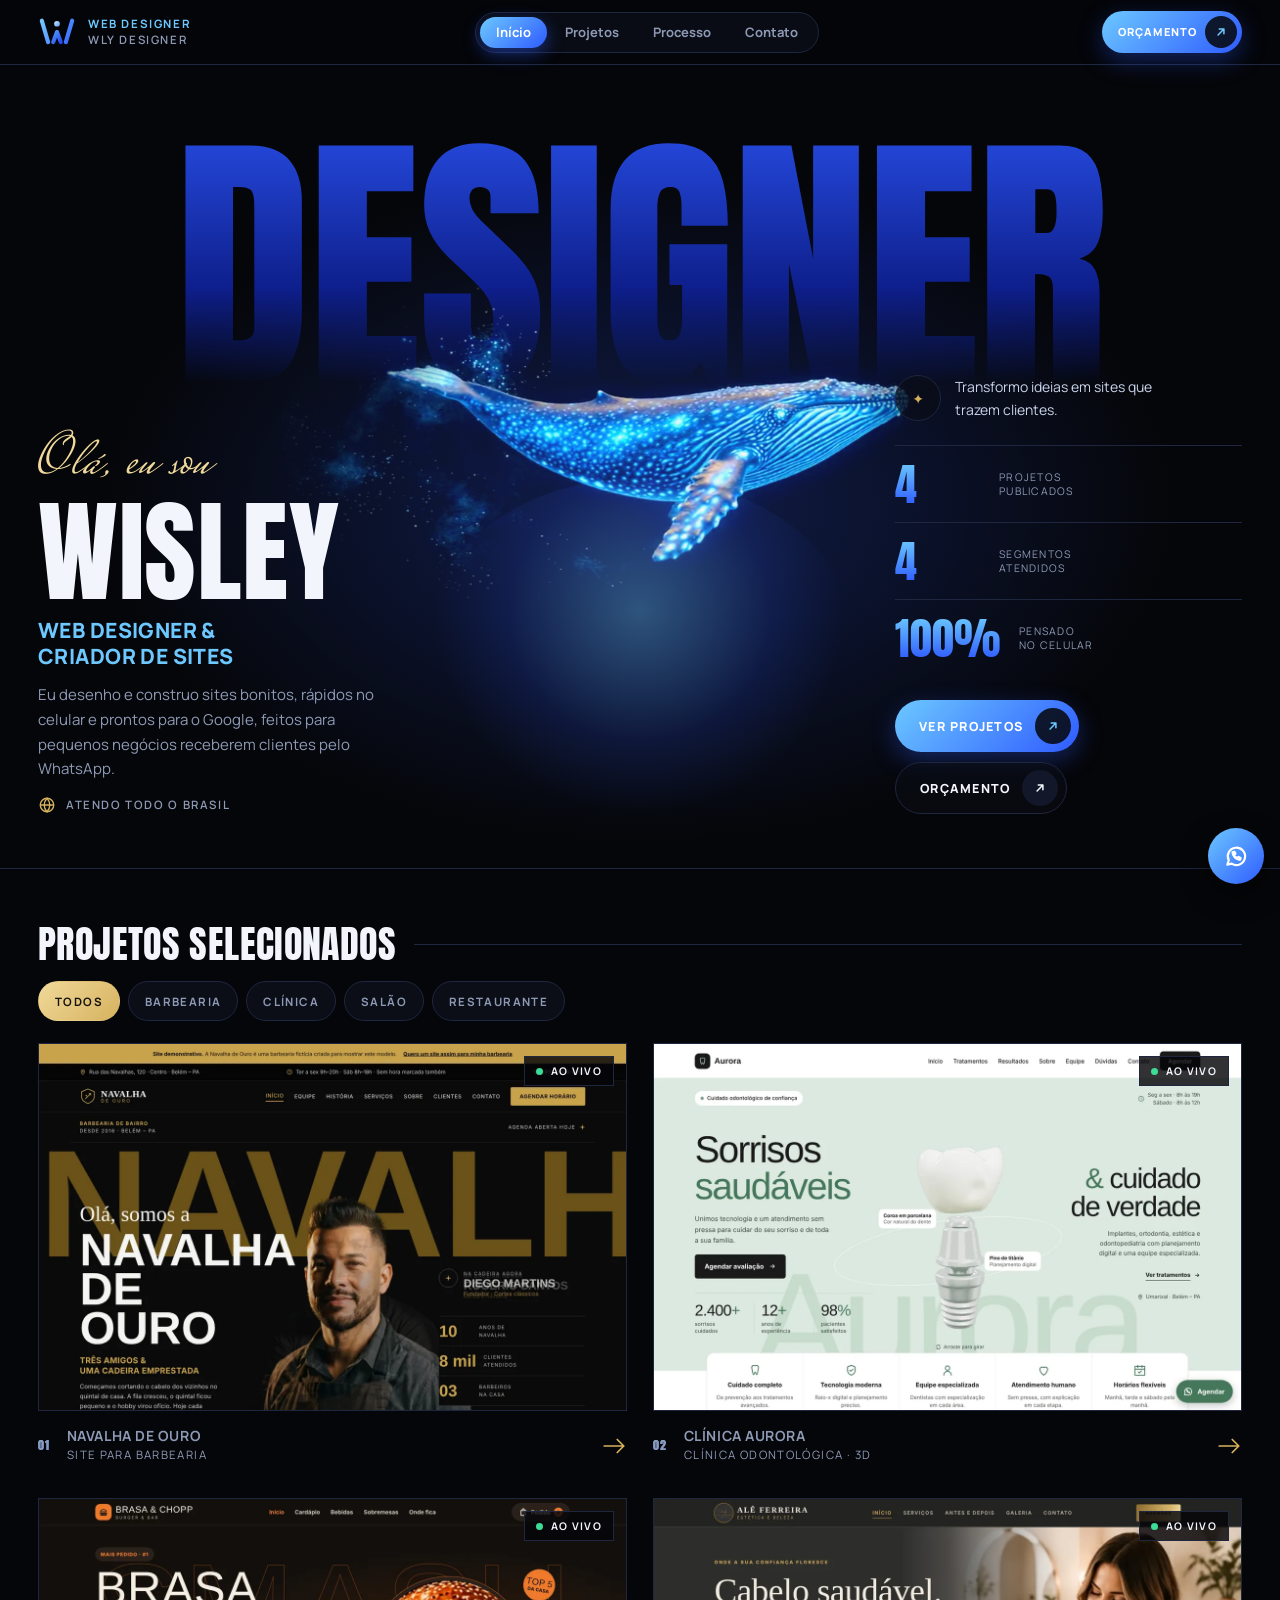
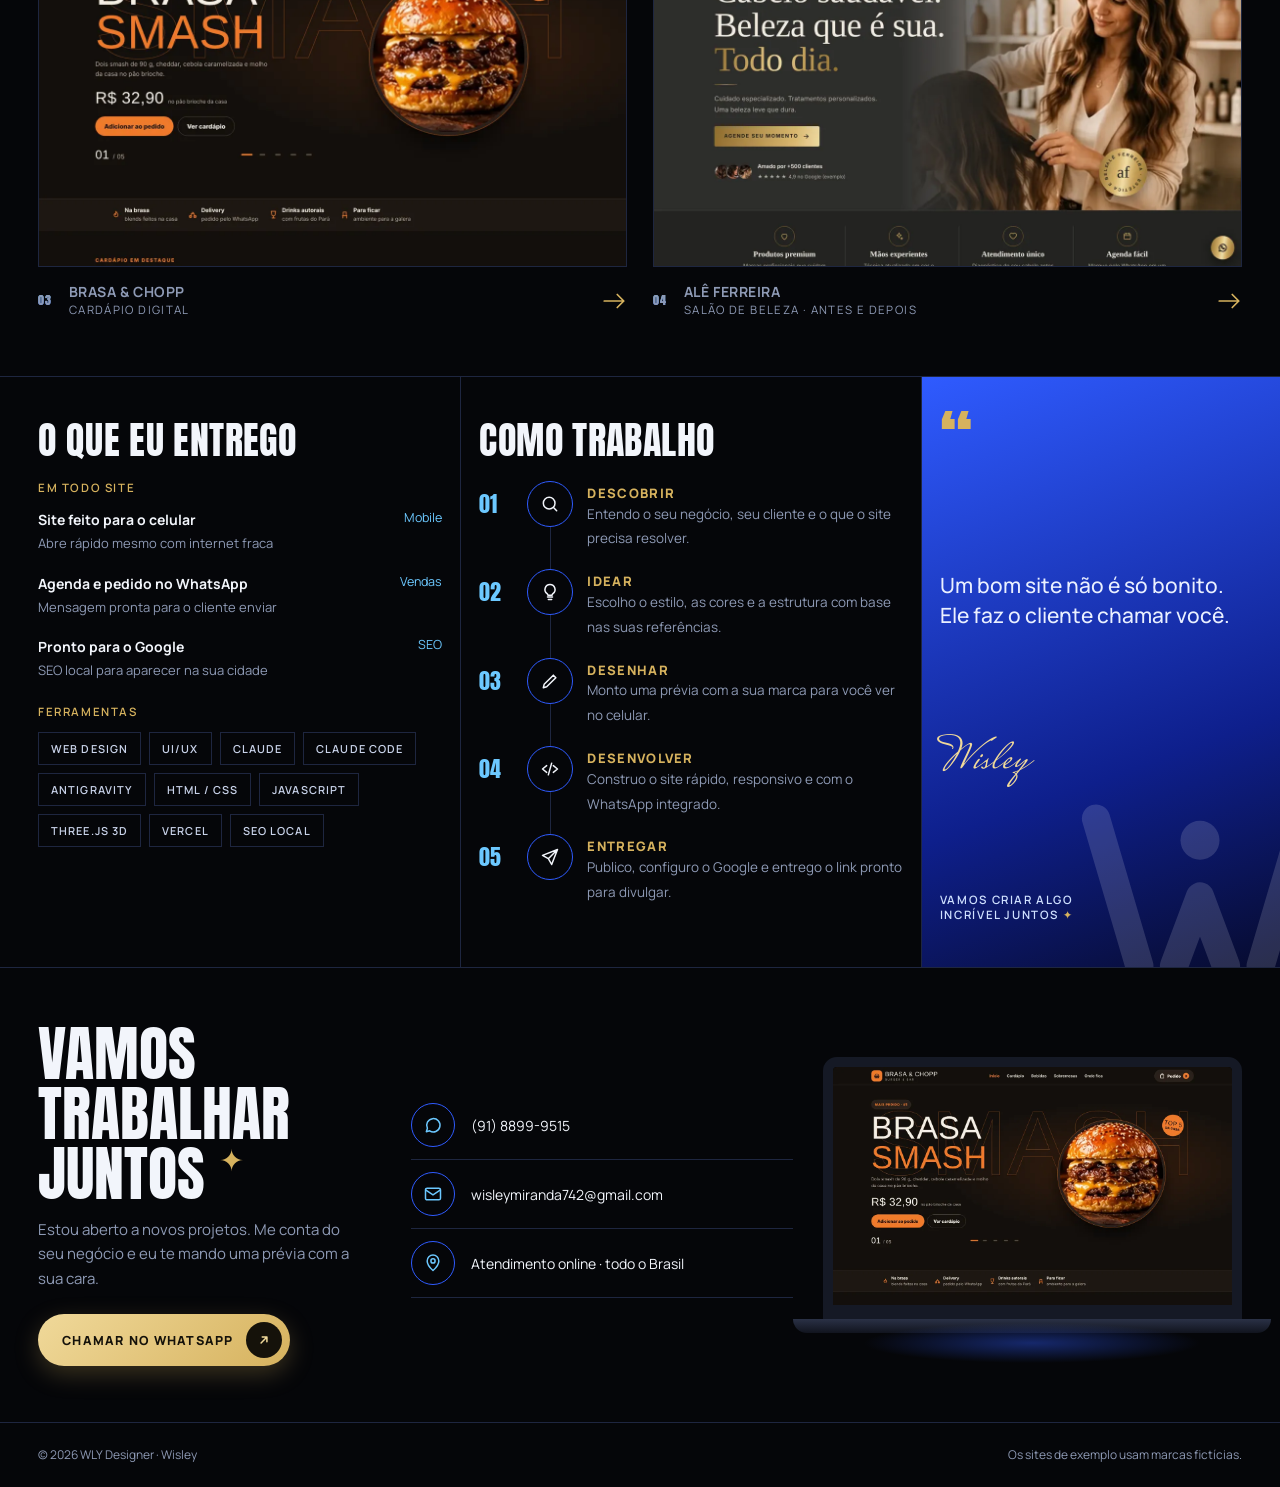
==== index.html @ 8c98e5e4 "Site WLY Designer com 4 projetos Portfólio com baleia animada, menu em pílula, botões animados e os " ====
<!doctype html>
<html lang="pt-BR">
<head>
<meta charset="utf-8">
<meta name="viewport" content="width=device-width, initial-scale=1, viewport-fit=cover">
<title>WLY Designer | Portfólio de Wisley</title>
<meta name="description" content="Portfólio de Wisley, web designer da WLY Designer. Sites rápidos e bonitos para barbearias, clínicas, salões e restaurantes, com agendamento e pedido pelo WhatsApp.">
<meta name="theme-color" content="#050609">
<meta property="og:type" content="website">
<meta property="og:locale" content="pt_BR">
<meta property="og:title" content="WLY Designer | Portfólio de Wisley">
<meta property="og:description" content="Sites que transformam visitas em clientes no WhatsApp. Veja os projetos ao vivo.">
<meta property="og:image" content="assets/shots/navalha-de-ouro-d.webp">
<link rel="icon" href="assets/logo/wly-simbolo.svg" type="image/svg+xml">
<link rel="apple-touch-icon" href="assets/logo/wly-icone.png">
<link rel="preconnect" href="https://fonts.googleapis.com">
<link rel="preconnect" href="https://fonts.gstatic.com" crossorigin>
<link href="https://fonts.googleapis.com/css2?family=Anton&family=Mrs+Saint+Delafield&family=Manrope:wght@400;500;600;700;800&display=swap" rel="stylesheet">
<style>
/* Layout: portfólio pessoal no formato da referência. Palavra gigante "PORTFÓLIO" atrás da figura central, nome à esquerda, frase e números à direita; depois projetos, ferramentas + processo + citação, e contato com notebook. Preto, azul claro e escuro da logo WLY e detalhes em dourado. */
:root {
  --bg: #050609;
  --bg-2: #0B0E17;
  --bg-3: #121729;
  --line: #1E2640;
  --fg: #F2F5FB;
  --muted: #8E9AB5;
  --blue: #2F5BFF;     /* azul escuro da logo */
  --blue-d: #0E1F8C;
  --sky: #6CC8FF;      /* azul claro da logo */
  --gold: #D6B25E;
  --gold-l: #F0D99A;
  --display: 'Anton', 'Impact', 'Arial Narrow', sans-serif;
  --body: 'Manrope', system-ui, -apple-system, 'Segoe UI', sans-serif;
  --script: 'Mrs Saint Delafield', 'Brush Script MT', cursive;
  color-scheme: dark;
}
*, *::before, *::after { box-sizing: border-box; }
html { scroll-behavior: smooth; -webkit-text-size-adjust: 100%; }
section[id] { scroll-margin-top: 72px; }
body { margin: 0; background: var(--bg); color: var(--fg); font: 400 15px/1.65 var(--body); }
img { max-width: 100%; display: block; }
a { color: inherit; }
h1, h2, h3 { margin: 0; text-wrap: balance; }
:focus-visible { outline: 2px solid var(--sky); outline-offset: 3px; border-radius: 6px; }
.wrap { max-width: 1240px; margin: 0 auto; padding-left: max(18px, env(safe-area-inset-left, 0px)); padding-right: max(18px, env(safe-area-inset-right, 0px)); }
.cap { font: 600 11.5px/1.3 var(--body); letter-spacing: .14em; text-transform: uppercase; }
.star { color: var(--gold); }
.h2 { font: 400 clamp(28px, 6vw, 38px)/1 var(--display); text-transform: uppercase; letter-spacing: .01em; }

/* topo */
.top { position: sticky; top: 0; z-index: 30; border-bottom: 1px solid var(--line); background: rgba(5,6,9,.78); backdrop-filter: blur(14px); -webkit-backdrop-filter: blur(14px); padding-top: env(safe-area-inset-top, 0px); }
.top .wrap { display: flex; align-items: center; justify-content: space-between; gap: 14px; min-height: 64px; }
.who { display: flex; align-items: center; gap: 12px; text-decoration: none; }
.who img { width: 38px; height: 32px; }
.who .cap { line-height: 1.35; color: var(--muted); }
.who .cap b { display: block; color: var(--sky); font-weight: 700; }
.avail { display: inline-flex; align-items: center; gap: 10px; color: var(--muted); text-decoration: none; }
.avail .dot { width: 8px; height: 8px; border-radius: 50%; background: #3DDC97; box-shadow: 0 0 0 4px rgba(61,220,151,.15); }
.avail span.t { display: none; }
@media (min-width: 640px) { .avail span.t { display: inline; } }

/* herói */
.hero { position: relative; overflow: hidden; border-bottom: 1px solid var(--line); background: radial-gradient(60% 60% at 50% 55%, rgba(47,91,255,.28) 0%, rgba(5,6,9,0) 70%), var(--bg); }
.giant { position: absolute; left: 0; right: 0; top: 0; padding-top: .3em; text-align: center; white-space: nowrap; font: 400 clamp(76px, 21.5vw, 330px)/.86 var(--display); letter-spacing: -.01em; text-transform: uppercase; background: linear-gradient(180deg, var(--blue) 0%, var(--blue-d) 70%, rgba(14,31,140,0) 100%); -webkit-background-clip: text; background-clip: text; color: transparent; pointer-events: none; user-select: none; }
.hero .wrap { position: relative; display: grid; gap: 26px; padding-block: 140px 40px; }
.figure { position: relative; justify-self: center; width: min(86vw, 420px); aspect-ratio: 1/.8; display: grid; place-items: end center; }
.figure .me { width: 100%; height: 100%; object-fit: contain; object-position: bottom; filter: drop-shadow(0 30px 40px rgba(0,0,0,.6)); }
.figure .orb { position: absolute; inset: 8% 4% 4%; border-radius: 50%; background: radial-gradient(circle at 50% 40%, rgba(108,200,255,.35), rgba(47,91,255,.12) 45%, rgba(5,6,9,0) 70%); }
.figure .ring { position: absolute; inset: 10% 8% 8%; border-radius: 50%; border: 1px solid rgba(214,178,94,.45); animation: spin 30s linear infinite; }
.figure .ring::after { content: "✦"; position: absolute; top: -9px; left: 50%; margin-left: -6px; color: var(--gold); font-size: 14px; }
.figure .whale { position: absolute; z-index: 1; left: 50%; top: 50%; width: 175%; max-width: none; aspect-ratio: 16/9; transform: translate(-50%, -50%); object-fit: cover; mix-blend-mode: screen; filter: contrast(1.12) brightness(.96) saturate(1.1); -webkit-mask-image: radial-gradient(ellipse 50% 50% at 50% 50%, #000 62%, transparent 100%); mask-image: radial-gradient(ellipse 50% 50% at 50% 50%, #000 62%, transparent 100%); pointer-events: none; }
.intro, .side { position: relative; z-index: 2; }
.figure .mark { position: relative; width: 74%; align-self: center; filter: drop-shadow(0 24px 50px rgba(47,91,255,.55)); }
@keyframes spin { to { transform: rotate(360deg); } }
.intro { display: flex; flex-direction: column; gap: 14px; min-width: 0; }
.hello { font: 400 clamp(40px, 9vw, 58px)/1 var(--script); color: var(--gold-l); margin-bottom: -6px; }
.name { font: 400 clamp(64px, 17vw, 112px)/.9 var(--display); text-transform: uppercase; letter-spacing: .005em; }
.role { font: 800 clamp(17px, 3.6vw, 21px)/1.25 var(--body); text-transform: uppercase; letter-spacing: .02em; color: var(--sky); }
.intro p { margin: 0; color: var(--muted); max-width: 380px; }
.where { display: inline-flex; align-items: center; gap: 10px; color: var(--muted); }
.where svg { color: var(--gold); }
.side { display: flex; flex-direction: column; gap: 24px; min-width: 0; }
.tagline { display: flex; align-items: center; gap: 14px; color: #C9D3EA; font-size: 14px; max-width: 260px; }
.tagline .c { flex: none; width: 46px; height: 46px; border-radius: 50%; border: 1px solid var(--line); display: grid; place-items: center; color: var(--gold); background: rgba(11,14,23,.7); }
.stats { list-style: none; margin: 0; padding: 0; display: grid; grid-template-columns: repeat(3, minmax(0, 1fr)); }
.stats li { display: flex; flex-direction: column; gap: 6px; padding: 14px 10px 14px 0; border-top: 1px solid var(--line); }
.stats b { font: 400 clamp(34px, 8vw, 44px)/1 var(--display); background: linear-gradient(180deg, var(--sky), var(--blue)); -webkit-background-clip: text; background-clip: text; color: transparent; }
.stats span { font-size: 10.5px; letter-spacing: .12em; text-transform: uppercase; color: var(--muted); line-height: 1.35; }
.hero-cta { display: flex; flex-wrap: wrap; gap: 10px; }
.btn { position: relative; display: inline-flex; align-items: center; justify-content: center; gap: 12px; min-height: 52px; padding: 0 8px 0 24px; border-radius: 999px; font: 800 12.5px/1 var(--body); letter-spacing: .1em; text-transform: uppercase; text-decoration: none; border: 0; cursor: pointer; overflow: hidden; isolation: isolate; transition: transform .45s cubic-bezier(.2,.9,.3,1.2), box-shadow .3s ease, border-color .3s ease, color .3s ease; will-change: transform; touch-action: manipulation; }
.btn:active { transform: scale(.95) !important; }
/* texto que "rola" para cima no hover */
.btn .roll { position: relative; display: inline-block; overflow: hidden; line-height: 1.2; }
.btn .roll::after { content: attr(data-t); position: absolute; left: 0; top: 100%; }
.btn .roll, .btn .roll::after { transition: transform .45s cubic-bezier(.7,0,.2,1); }
.btn:hover .roll { transform: translateY(-100%); }
/* bolinha com seta que gira */
.btn .bi { flex: none; width: 36px; height: 36px; border-radius: 50%; display: grid; place-items: center; transition: transform .45s cubic-bezier(.7,0,.2,1), background .3s ease; }
.btn:hover .bi { transform: rotate(45deg) scale(1.06); }
/* brilho que passa por dentro */
.btn::before { content: ""; position: absolute; inset: 0; z-index: -1; background: linear-gradient(110deg, transparent 30%, rgba(255,255,255,.35) 50%, transparent 70%); transform: translateX(-120%); transition: transform .8s ease; }
.btn:hover::before { transform: translateX(120%); }
.btn-blue { background: linear-gradient(135deg, var(--sky), var(--blue)); color: #fff; box-shadow: 0 8px 24px rgba(47,91,255,.35); }
.btn-blue .bi { background: rgba(5,6,9,.85); color: var(--sky); }
.btn-blue:hover { box-shadow: 0 12px 34px rgba(47,91,255,.6); }
.btn-gold { background: linear-gradient(135deg, var(--gold-l), var(--gold)); color: #15120A; box-shadow: 0 8px 24px rgba(214,178,94,.25); }
.btn-gold .bi { background: #15120A; color: var(--gold-l); }
.btn-line { background: rgba(11,14,23,.6); color: var(--fg); border: 1px solid var(--line); }
.btn-line .bi { background: var(--bg-3); color: var(--fg); }
.btn-line:hover { border-color: var(--sky); }
.btn-line:hover .bi { background: var(--blue); }
.btn-sm { min-height: 42px; padding: 0 5px 0 16px; font-size: 11px; gap: 8px; }
.btn-sm .bi { width: 32px; height: 32px; }

/* menu em pílula com marcador que desliza */
.pillnav { position: relative; display: none; gap: 2px; padding: 4px; border-radius: 999px; background: rgba(11,14,23,.85); border: 1px solid var(--line); }
.pillnav a { position: relative; z-index: 1; padding: 9px 16px; border-radius: 999px; font: 700 13px/1 var(--body); color: var(--muted); text-decoration: none; transition: color .3s ease; }
.pillnav a:hover, .pillnav a[aria-current="true"] { color: #fff; }
.pill-ind { position: absolute; z-index: 0; top: 4px; bottom: 4px; left: 0; width: 0; border-radius: 999px; background: linear-gradient(135deg, var(--sky), var(--blue)); box-shadow: 0 6px 18px rgba(47,91,255,.45); transition: transform .5s cubic-bezier(.6,.05,.2,1.15), width .5s cubic-bezier(.6,.05,.2,1.15); }
@media (max-width: 859px) {
  .top { backdrop-filter: none; -webkit-backdrop-filter: none; background: rgba(5,6,9,.96); }
  .pillnav { display: flex; position: fixed; z-index: 45; left: 50%; transform: translateX(-50%); bottom: calc(14px + env(safe-area-inset-bottom, 0px)); box-shadow: 0 14px 34px rgba(0,0,0,.6); backdrop-filter: blur(14px); -webkit-backdrop-filter: blur(14px); }
  .pillnav a { padding: 11px 14px; font-size: 12.5px; }
  .wa-float { bottom: calc(76px + env(safe-area-inset-bottom, 0px)) !important; }
  .foot { padding-bottom: 90px !important; }
}
@media (min-width: 860px) { .pillnav { display: flex; } }
@media (min-width: 980px) {
  .hero .wrap { grid-template-columns: 1fr minmax(0, 470px) 1fr; align-items: end; padding-block: 220px 44px; gap: 20px; }
  .figure { width: 100%; grid-column: 2; grid-row: 1; }
  .figure .whale { width: 155%; top: -2%; }
  .intro { grid-column: 1; grid-row: 1; align-self: end; padding-bottom: 10px; }
  .side { grid-column: 3; grid-row: 1; align-self: stretch; justify-content: space-between; padding-bottom: 10px; }
  .tagline { margin-top: 90px; }
  .stats { grid-template-columns: minmax(0, 1fr); }
  .stats li { flex-direction: row; align-items: center; gap: 18px; padding: 16px 0; }
  .stats b { min-width: 86px; }
}

/* projetos */
.sec { padding-block: 56px; border-bottom: 1px solid var(--line); }
.sec-head { display: flex; align-items: center; gap: 18px; margin-bottom: 26px; }
.sec-head .ln { flex: 1; height: 1px; background: var(--line); }
.sec-head a { flex: none; display: inline-flex; align-items: center; gap: 10px; text-decoration: none; color: var(--muted); }
.sec-head a:hover { color: var(--sky); }
.filters { display: flex; gap: 8px; overflow-x: auto; scrollbar-width: none; margin: -8px 0 22px; }
.filters::-webkit-scrollbar { display: none; }
.filters button { flex: none; min-height: 40px; padding: 0 16px; border-radius: 6px; border: 1px solid var(--line); background: var(--bg-2); color: var(--muted); font: 700 11.5px var(--body); letter-spacing: .12em; text-transform: uppercase; cursor: pointer; touch-action: manipulation; }
.filters button { border-radius: 999px; transition: background .35s ease, color .35s ease, transform .35s cubic-bezier(.2,.9,.3,1.2); }
.filters button:active { transform: scale(.94); }
.filters button[aria-pressed="true"] { color: #15120A; background: linear-gradient(135deg, var(--gold-l), var(--gold)); border-color: transparent; }
.projects { display: grid; gap: 26px; grid-template-columns: minmax(0, 1fr); }
.proj[hidden] { display: none; }
.proj a.pic { display: block; position: relative; border: 1px solid var(--line); background: var(--bg-2); overflow: hidden; aspect-ratio: 16/10; }
.proj a.pic img { width: 100%; height: 100%; object-fit: cover; object-position: top; transition: transform .6s ease; }
.proj a.pic:hover img { transform: scale(1.04); }
.proj a.pic .live { position: absolute; top: 12px; right: 12px; background: rgba(5,6,9,.82); border: 1px solid var(--line); padding: 7px 11px; font: 700 10.5px var(--body); letter-spacing: .12em; text-transform: uppercase; display: inline-flex; gap: 8px; align-items: center; }
.proj a.pic .live i { width: 7px; height: 7px; border-radius: 50%; background: #3DDC97; }
.proj .row { display: grid; grid-template-columns: auto minmax(0, 1fr) auto; align-items: center; gap: 16px; padding-top: 16px; text-decoration: none; }
.proj .num { font: 400 38px/1 var(--display); background: linear-gradient(180deg, var(--sky), var(--blue)); -webkit-background-clip: text; background-clip: text; color: transparent; }
.proj .row b { display: block; font: 700 14px/1.3 var(--body); text-transform: uppercase; letter-spacing: .04em; }
.proj .row span { font-size: 11.5px; letter-spacing: .12em; text-transform: uppercase; color: var(--muted); }
.proj .row svg { color: var(--gold); transition: transform .2s ease; }
.proj .row:hover svg { transform: translateX(4px); }
@media (min-width: 760px) { .projects { grid-template-columns: repeat(2, minmax(0, 1fr)); } }
@media (min-width: 1080px) { .projects { gap: 34px 26px; } }

/* ferramentas, processo e citação */
.trio { display: grid; grid-template-columns: minmax(0, 1fr); border-bottom: 1px solid var(--line); }
.trio > div { padding-block: 44px; }
.col-pad { padding-left: max(18px, env(safe-area-inset-left, 0px)); padding-right: max(18px, env(safe-area-inset-right, 0px)); }
.sub { color: var(--gold); margin: 22px 0 12px; }
.edu { list-style: none; padding: 0; margin: 0; display: grid; gap: 16px; }
.edu li { display: flex; justify-content: space-between; gap: 14px; }
.edu b { display: block; font-size: 14px; }
.edu span { color: var(--muted); font-size: 13px; }
.edu em { font-style: normal; color: var(--sky); font-size: 12.5px; white-space: nowrap; }
.chips { list-style: none; padding: 0; margin: 0; display: flex; flex-wrap: wrap; gap: 8px; }
.chips li { border: 1px solid var(--line); padding: 8px 12px; font: 600 11px var(--body); letter-spacing: .1em; text-transform: uppercase; color: #C9D3EA; }
.steps { list-style: none; padding: 0; margin: 22px 0 0; display: grid; gap: 0; counter-reset: s; }
.steps li { counter-increment: s; position: relative; display: grid; grid-template-columns: 34px 46px minmax(0, 1fr); gap: 14px; align-items: start; padding-bottom: 18px; }
.steps li::before { content: "0" counter(s); font: 400 22px/46px var(--display); color: var(--sky); }
.steps .ic { width: 46px; height: 46px; border-radius: 50%; border: 1px solid var(--blue); display: grid; place-items: center; color: var(--fg); background: var(--bg); position: relative; z-index: 1; }
.steps li:not(:last-child)::after { content: ""; position: absolute; left: calc(34px + 14px + 23px); top: 46px; bottom: 0; width: 1px; background: var(--line); }
.steps b { display: block; font: 800 13px/1.3 var(--body); letter-spacing: .1em; text-transform: uppercase; color: var(--gold); padding-top: 4px; }
.steps span { color: var(--muted); font-size: 13.5px; line-height: 1.5; }
.quote { position: relative; overflow: hidden; background: linear-gradient(160deg, var(--blue) 0%, var(--blue-d) 65%, #070B2E 100%); display: flex; flex-direction: column; justify-content: space-between; gap: 30px; }
.quote .qm { font: 400 70px/.6 var(--display); color: var(--gold); }
.quote blockquote { margin: 0; font: 500 21px/1.4 var(--body); color: #EAF0FF; max-width: 300px; }
.quote .sig { font: 400 46px/1 var(--script); color: var(--gold-l); }
.quote .cap { color: #CFE0FF; }
.quote::after { content: ""; position: absolute; right: -50px; bottom: -40px; width: 260px; height: 220px; background: url(assets/logo/wly-simbolo.svg) no-repeat center / contain; opacity: .14; filter: brightness(0) invert(1); pointer-events: none; }
@media (min-width: 980px) {
  .trio { grid-template-columns: 1fr 1fr .78fr; }
  .trio > div + div { border-left: 1px solid var(--line); }
  .col-pad:first-child { padding-left: max(18px, calc((100vw - 1240px) / 2 + 18px)); }
}

/* contato */
.contact { position: relative; overflow: hidden; }
.contact .wrap { display: grid; gap: 30px; padding-block: 56px; }
.big { font: 400 clamp(40px, 9vw, 60px)/1 var(--display); text-transform: uppercase; }
.big .star { font-size: .5em; vertical-align: top; }
.contact p { color: var(--muted); max-width: 320px; margin: 14px 0 22px; }
.ways { list-style: none; padding: 0; margin: 0; display: grid; }
.ways li { border-bottom: 1px solid var(--line); }
.ways a, .ways div { display: flex; align-items: center; gap: 16px; padding: 12px 0; text-decoration: none; font-size: 14px; min-width: 0; }
.ways a:hover { color: var(--sky); }
.ways .ic { flex: none; width: 44px; height: 44px; border-radius: 50%; border: 1px solid var(--blue); display: grid; place-items: center; color: var(--sky); }
.ways span { overflow-wrap: anywhere; }
.laptop { position: relative; justify-self: center; width: min(100%, 520px); }
.laptop .scr { border: 10px solid #151925; border-bottom-width: 14px; border-radius: 14px 14px 0 0; background: #000; aspect-ratio: 16/10; overflow: hidden; }
.laptop .scr img { width: 100%; height: 100%; object-fit: cover; object-position: top; }
.laptop .base { height: 14px; margin: 0 -7%; background: linear-gradient(180deg, #2A3146, #11141E); border-radius: 0 0 14px 14px; }
.laptop::before { content: ""; position: absolute; left: 10%; right: 10%; bottom: -30px; height: 40px; background: radial-gradient(closest-side, rgba(47,91,255,.4), transparent); }
@media (min-width: 980px) { .contact .wrap { grid-template-columns: .9fr 1fr 1.1fr; align-items: center; } }

.foot { border-top: 1px solid var(--line); padding-block: 22px; color: var(--muted); font-size: 12px; }
.foot .wrap { display: flex; flex-wrap: wrap; justify-content: space-between; gap: 10px; }

.wa-float { position: fixed; right: max(16px, env(safe-area-inset-right, 0px)); bottom: calc(16px + env(safe-area-inset-bottom, 0px)); z-index: 40; width: 56px; height: 56px; border-radius: 50%; background: linear-gradient(135deg, var(--sky), var(--blue)); color: #fff; display: grid; place-items: center; box-shadow: 0 10px 26px rgba(0,0,0,.55); text-decoration: none; }

@media (prefers-reduced-motion: reduce) { *, *::before, *::after { animation: none !important; transition: none !important; scroll-behavior: auto !important; } }
</style>
</head>
<body>

<header class="top">
  <div class="wrap">
    <a class="who" href="#inicio" aria-label="WLY Designer, início"><img src="assets/logo/wly-simbolo.svg" alt=""><span class="cap"><b>Web designer</b>WLY Designer</span></a>
    <nav class="pillnav" aria-label="Principal">
      <span class="pill-ind" aria-hidden="true"></span>
      <a href="#inicio" aria-current="true">Início</a><a href="#projetos">Projetos</a><a href="#processo">Processo</a><a href="#contato">Contato</a>
    </nav>
    <a class="btn btn-blue btn-sm" href="#contato" data-magnet><span class="roll" data-t="Orçamento">Orçamento</span><span class="bi" aria-hidden="true"><svg width="14" height="14" viewBox="0 0 24 24" fill="none" stroke="currentColor" stroke-width="2.6" stroke-linecap="round" stroke-linejoin="round"><path d="M7 17L17 7M9 7h8v8"/></svg></span></a>
  </div>
</header>

<main id="inicio">
<section class="hero" aria-labelledby="t-name">
  <div class="giant" aria-hidden="true">Designer</div>
  <div class="wrap">
    <div class="figure" id="figura">
      <span class="orb" aria-hidden="true"></span>
      <video class="whale" poster="assets/baleia-poster.webp" autoplay muted loop playsinline preload="auto" aria-label="Baleia azul brilhante nadando"><source src="assets/baleia.webm" type="video/webm"><source src="assets/baleia.mp4" type="video/mp4"></video>
    </div>
    <div class="intro">
      <span class="hello">Olá, eu sou</span>
      <h1 class="name" id="t-name">Wisley</h1>
      <span class="role">Web designer &amp;<br>criador de sites</span>
      <p>Eu desenho e construo sites bonitos, rápidos no celular e prontos para o Google, feitos para pequenos negócios receberem clientes pelo WhatsApp.</p>
      <span class="where cap"><svg width="18" height="18" viewBox="0 0 24 24" fill="none" stroke="currentColor" stroke-width="1.8" aria-hidden="true"><circle cx="12" cy="12" r="9"/><path d="M3 12h18M12 3c2.5 2.8 3.8 5.8 3.8 9s-1.3 6.2-3.8 9c-2.5-2.8-3.8-5.8-3.8-9S9.5 5.8 12 3z"/></svg>Atendo todo o Brasil</span>
    </div>
    <div class="side">
      <div class="tagline"><span class="c" aria-hidden="true">✦</span>Transformo ideias em sites que trazem clientes.</div>
      <ul class="stats">
        <li><b>4</b><span>Projetos<br>publicados</span></li>
        <li><b>4</b><span>Segmentos<br>atendidos</span></li>
        <li><b>100%</b><span>Pensado<br>no celular</span></li>
      </ul>
      <div class="hero-cta"><a class="btn btn-blue" href="#projetos" data-magnet><span class="roll" data-t="Ver projetos">Ver projetos</span><span class="bi" aria-hidden="true"><svg width="14" height="14" viewBox="0 0 24 24" fill="none" stroke="currentColor" stroke-width="2.6" stroke-linecap="round" stroke-linejoin="round"><path d="M7 17L17 7M9 7h8v8"/></svg></span></a><a class="btn btn-line" href="#contato" data-magnet><span class="roll" data-t="Orçamento">Orçamento</span><span class="bi" aria-hidden="true"><svg width="14" height="14" viewBox="0 0 24 24" fill="none" stroke="currentColor" stroke-width="2.6" stroke-linecap="round" stroke-linejoin="round"><path d="M7 17L17 7M9 7h8v8"/></svg></span></a></div>
    </div>
  </div>
</section>

<section class="sec" id="projetos" aria-labelledby="t-proj">
  <div class="wrap">
    <div class="sec-head"><h2 class="h2" id="t-proj">Projetos selecionados</h2><span class="ln" aria-hidden="true"></span></div>
    <div class="filters" role="group" aria-label="Filtrar por segmento">
      <button type="button" data-f="todos" aria-pressed="true">Todos</button>
      <button type="button" data-f="barbearia" aria-pressed="false">Barbearia</button>
      <button type="button" data-f="clinica" aria-pressed="false">Clínica</button>
      <button type="button" data-f="salao" aria-pressed="false">Salão</button>
      <button type="button" data-f="restaurante" aria-pressed="false">Restaurante</button>
    </div>
    <div class="projects">
      <article class="proj" data-seg="barbearia">
        <a class="pic" href="projetos/navalha-de-ouro/" target="_blank" rel="noopener"><img src="assets/shots/navalha-de-ouro-d.webp" alt="Site da barbearia Navalha de Ouro" loading="lazy"><span class="live"><i></i>Ao vivo</span></a>
        <a class="row" href="projetos/navalha-de-ouro/" target="_blank" rel="noopener"><span class="num">01</span><span><b>Navalha de Ouro</b><span>Site para barbearia</span></span><svg width="26" height="26" viewBox="0 0 24 24" fill="none" stroke="currentColor" stroke-width="1.6" stroke-linecap="round" stroke-linejoin="round" aria-hidden="true"><path d="M3 12h18M15 6l6 6-6 6"/></svg></a>
      </article>
      <article class="proj" data-seg="clinica">
        <a class="pic" href="projetos/clinica-aurora/" target="_blank" rel="noopener"><img src="assets/shots/clinica-aurora-d.webp" alt="Site da Clínica Aurora com implante 3D" loading="lazy"><span class="live"><i></i>Ao vivo</span></a>
        <a class="row" href="projetos/clinica-aurora/" target="_blank" rel="noopener"><span class="num">02</span><span><b>Clínica Aurora</b><span>Clínica odontológica · 3D</span></span><svg width="26" height="26" viewBox="0 0 24 24" fill="none" stroke="currentColor" stroke-width="1.6" stroke-linecap="round" stroke-linejoin="round" aria-hidden="true"><path d="M3 12h18M15 6l6 6-6 6"/></svg></a>
      </article>
      <article class="proj" data-seg="restaurante">
        <a class="pic" href="projetos/brasa-e-chopp/" target="_blank" rel="noopener"><img src="assets/shots/brasa-e-chopp-d.webp" alt="Cardápio digital Brasa e Chopp" loading="lazy"><span class="live"><i></i>Ao vivo</span></a>
        <a class="row" href="projetos/brasa-e-chopp/" target="_blank" rel="noopener"><span class="num">03</span><span><b>Brasa &amp; Chopp</b><span>Cardápio digital</span></span><svg width="26" height="26" viewBox="0 0 24 24" fill="none" stroke="currentColor" stroke-width="1.6" stroke-linecap="round" stroke-linejoin="round" aria-hidden="true"><path d="M3 12h18M15 6l6 6-6 6"/></svg></a>
      </article>
      <article class="proj" data-seg="salao">
        <a class="pic" href="projetos/ale-ferreira/" target="_blank" rel="noopener"><img src="assets/shots/ale-ferreira-d.webp" alt="Site do salão Alê Ferreira Estética e Beleza" loading="lazy"><span class="live"><i></i>Ao vivo</span></a>
        <a class="row" href="projetos/ale-ferreira/" target="_blank" rel="noopener"><span class="num">04</span><span><b>Alê Ferreira</b><span>Salão de beleza · antes e depois</span></span><svg width="26" height="26" viewBox="0 0 24 24" fill="none" stroke="currentColor" stroke-width="1.6" stroke-linecap="round" stroke-linejoin="round" aria-hidden="true"><path d="M3 12h18M15 6l6 6-6 6"/></svg></a>
      </article>
    </div>
  </div>
</section>

<section class="trio" id="processo" aria-label="Ferramentas, processo e filosofia">
  <div class="col-pad">
    <h2 class="h2">O que eu entrego</h2>
    <h3 class="cap sub">Em todo site</h3>
    <ul class="edu">
      <li><div><b>Site feito para o celular</b><span>Abre rápido mesmo com internet fraca</span></div><em>Mobile</em></li>
      <li><div><b>Agenda e pedido no WhatsApp</b><span>Mensagem pronta para o cliente enviar</span></div><em>Vendas</em></li>
      <li><div><b>Pronto para o Google</b><span>SEO local para aparecer na sua cidade</span></div><em>SEO</em></li>
    </ul>
    <h3 class="cap sub">Ferramentas</h3>
    <ul class="chips"><li>Web design</li><li>UI/UX</li><li>Claude</li><li>Claude Code</li><li>Antigravity</li><li>HTML / CSS</li><li>JavaScript</li><li>Three.js 3D</li><li>Vercel</li><li>SEO local</li></ul>
  </div>
  <div class="col-pad">
    <h2 class="h2">Como trabalho</h2>
    <ol class="steps">
      <li><span class="ic" aria-hidden="true"><svg width="20" height="20" viewBox="0 0 24 24" fill="none" stroke="currentColor" stroke-width="1.8" stroke-linecap="round"><circle cx="11" cy="11" r="7"/><path d="M20 20l-3.5-3.5"/></svg></span><div><b>Descobrir</b><span>Entendo o seu negócio, seu cliente e o que o site precisa resolver.</span></div></li>
      <li><span class="ic" aria-hidden="true"><svg width="20" height="20" viewBox="0 0 24 24" fill="none" stroke="currentColor" stroke-width="1.8" stroke-linecap="round" stroke-linejoin="round"><path d="M9 18h6M10 21h4M12 3a6 6 0 0 0-3.5 10.9c.6.5 1 1.2 1 2.1h5c0-.9.4-1.6 1-2.1A6 6 0 0 0 12 3z"/></svg></span><div><b>Idear</b><span>Escolho o estilo, as cores e a estrutura com base nas suas referências.</span></div></li>
      <li><span class="ic" aria-hidden="true"><svg width="20" height="20" viewBox="0 0 24 24" fill="none" stroke="currentColor" stroke-width="1.8" stroke-linecap="round" stroke-linejoin="round"><path d="M4 20l4-1 11-11-3-3L5 16z"/></svg></span><div><b>Desenhar</b><span>Monto uma prévia com a sua marca para você ver no celular.</span></div></li>
      <li><span class="ic" aria-hidden="true"><svg width="20" height="20" viewBox="0 0 24 24" fill="none" stroke="currentColor" stroke-width="1.8" stroke-linecap="round" stroke-linejoin="round"><path d="M8 8l-5 4 5 4M16 8l5 4-5 4M14 5l-4 14"/></svg></span><div><b>Desenvolver</b><span>Construo o site rápido, responsivo e com o WhatsApp integrado.</span></div></li>
      <li><span class="ic" aria-hidden="true"><svg width="20" height="20" viewBox="0 0 24 24" fill="none" stroke="currentColor" stroke-width="1.8" stroke-linecap="round" stroke-linejoin="round"><path d="M21 3L10 14M21 3l-7 18-4-7-7-4z"/></svg></span><div><b>Entregar</b><span>Publico, configuro o Google e entrego o link pronto para divulgar.</span></div></li>
    </ol>
  </div>
  <div class="col-pad quote">
    <span class="qm" aria-hidden="true">“</span>
    <blockquote>Um bom site não é só bonito. Ele faz o cliente chamar você.</blockquote>
    <span class="sig" aria-hidden="true">Wisley</span>
    <span class="cap">Vamos criar algo<br>incrível juntos <span class="star">✦</span></span>
  </div>
</section>

<section class="contact" id="contato" aria-labelledby="t-ct">
  <div class="wrap">
    <div>
      <h2 class="big" id="t-ct">Vamos trabalhar<br>juntos <span class="star">✦</span></h2>
      <p>Estou aberto a novos projetos. Me conta do seu negócio e eu te mando uma prévia com a sua cara.</p>
      <a class="btn btn-gold" data-magnet data-wa="Olá, Wisley! Vi seu portfólio e quero um orçamento." href="#" target="_blank" rel="noopener"><span class="roll" data-t="Chamar no WhatsApp">Chamar no WhatsApp</span><span class="bi" aria-hidden="true"><svg width="14" height="14" viewBox="0 0 24 24" fill="none" stroke="currentColor" stroke-width="2.6" stroke-linecap="round" stroke-linejoin="round"><path d="M7 17L17 7M9 7h8v8"/></svg></span></a>
    </div>
    <ul class="ways">
      <li><a data-wa="Olá, Wisley! Vi seu portfólio e quero um orçamento." href="#" target="_blank" rel="noopener"><span class="ic" aria-hidden="true"><svg width="20" height="20" viewBox="0 0 24 24" fill="none" stroke="currentColor" stroke-width="1.8" stroke-linecap="round" stroke-linejoin="round"><path d="M4 20l1.3-4A8 8 0 1 1 8 19z"/></svg></span><span id="wa-num">[seu WhatsApp]</span></a></li>
      <li><div><span class="ic" aria-hidden="true"><svg width="20" height="20" viewBox="0 0 24 24" fill="none" stroke="currentColor" stroke-width="1.8"><rect x="3" y="5" width="18" height="14" rx="2"/><path d="M3 7l9 6 9-6"/></svg></span><span id="mail">[seu e-mail]</span></div></li>
      <li><div><span class="ic" aria-hidden="true"><svg width="20" height="20" viewBox="0 0 24 24" fill="none" stroke="currentColor" stroke-width="1.8" stroke-linecap="round" stroke-linejoin="round"><path d="M12 21s7-6.2 7-11.5A7 7 0 0 0 5 9.5C5 14.8 12 21 12 21z"/><circle cx="12" cy="9.5" r="2.5"/></svg></span><span>Atendimento online · todo o Brasil</span></div></li>
    </ul>
    <div class="laptop" aria-hidden="true"><div class="scr"><img src="assets/shots/brasa-e-chopp-d.webp" alt="" loading="lazy"></div><div class="base"></div></div>
  </div>
</section>
</main>

<footer class="foot">
  <div class="wrap"><span>© <span id="ano">2026</span> WLY Designer · Wisley</span><span>Os sites de exemplo usam marcas fictícias.</span></div>
</footer>

<a class="wa-float" data-wa="Olá, Wisley! Vi seu portfólio e quero um orçamento." href="#" target="_blank" rel="noopener" aria-label="Chamar no WhatsApp"><svg width="26" height="26" viewBox="0 0 24 24" fill="none" stroke="currentColor" stroke-width="2" stroke-linecap="round" stroke-linejoin="round" aria-hidden="true"><path d="M4 20l1.3-4A8 8 0 1 1 8 19z"/><path d="M9 9.5c.5 2 2 3.5 4 4.5l1.3-1.2 2 1-.5 1.7c-3.5 0-7-3.5-7-7l1.7-.5 1 2z"/></svg></a>

<script>
(function () {
  /* ====== SEUS DADOS: preencha aqui ====== */
  var WHATS = '559188999515';
  var WHATS_TXT = '(91) 8899-9515';
  var INSTA = '';          // ex.: 'wlydesigner'
  var EMAIL = 'wisleymiranda742@gmail.com';
  var FOTO = '';           // sua foto recortada (PNG sem fundo), ex.: 'assets/wisley.png'
  /* ======================================= */

  document.querySelectorAll('[data-wa]').forEach(function (a) { a.href = 'https://wa.me/' + WHATS + '?text=' + encodeURIComponent(a.getAttribute('data-wa')); });
  document.querySelectorAll('[data-ig]').forEach(function (a) { a.href = 'https://www.instagram.com/' + INSTA; });
  if (WHATS_TXT) document.getElementById('wa-num').textContent = WHATS_TXT;
  if (INSTA) document.getElementById('ig-txt').textContent = '@' + INSTA;
  if (EMAIL) document.getElementById('mail').textContent = EMAIL;
  if (FOTO) {
    var fig = document.getElementById('figura'); var m = fig.querySelector('.whale');
    var img = new Image(); img.className = 'me'; img.alt = 'Foto de Wisley'; img.src = FOTO;
    img.onload = function () { m.replaceWith(img); };
  }
  document.getElementById('ano').textContent = new Date().getFullYear();
  var wv = document.querySelector('.whale');
  if (wv) { if (window.matchMedia && window.matchMedia('(prefers-reduced-motion: reduce)').matches) { wv.removeAttribute('autoplay'); wv.pause(); } else { var pr = wv.play(); if (pr && pr.catch) pr.catch(function () {}); } }

  /* botões magnéticos: seguem o mouse de leve (só em computador) */
  var fine = window.matchMedia && window.matchMedia('(hover: hover) and (pointer: fine)').matches;
  var calm = window.matchMedia && window.matchMedia('(prefers-reduced-motion: reduce)').matches;
  if (fine && !calm) {
    document.querySelectorAll('[data-magnet]').forEach(function (el) {
      el.addEventListener('mousemove', function (e) {
        var r = el.getBoundingClientRect(), x = e.clientX - r.left - r.width / 2, y = e.clientY - r.top - r.height / 2;
        el.style.transform = 'translate(' + (x * .28) + 'px,' + (y * .38) + 'px)';
        var bi = el.querySelector('.bi'); if (bi) bi.style.translate = (x * .12) + 'px ' + (y * .12) + 'px';
      });
      el.addEventListener('mouseleave', function () { el.style.transform = ''; var bi = el.querySelector('.bi'); if (bi) bi.style.translate = ''; });
    });
  }

  /* menu em pílula: o marcador desliza até o item ativo / com o mouse */
  var nav = document.querySelector('.pillnav'), ind = nav.querySelector('.pill-ind'), links = nav.querySelectorAll('a');
  function moveTo(a) { ind.style.width = a.offsetWidth + 'px'; ind.style.transform = 'translateX(' + a.offsetLeft + 'px)'; }
  function current() { return nav.querySelector('a[aria-current="true"]') || links[0]; }
  links.forEach(function (a) { a.addEventListener('mouseenter', function () { moveTo(a); }); });
  nav.addEventListener('mouseleave', function () { moveTo(current()); });
  function setActive(id) { links.forEach(function (a) { a.setAttribute('aria-current', a.getAttribute('href') === '#' + id ? 'true' : 'false'); }); moveTo(current()); }
  if ('IntersectionObserver' in window) {
    var io = new IntersectionObserver(function (es) { es.forEach(function (e) { if (e.isIntersecting) setActive(e.target.id); }); }, { rootMargin: '-45% 0px -50% 0px' });
    ['inicio', 'projetos', 'processo', 'contato'].forEach(function (id) { var el = document.getElementById(id); if (el) io.observe(el); });
  }
  window.addEventListener('resize', function () { moveTo(current()); });
  requestAnimationFrame(function () { moveTo(current()); });
  if (document.fonts && document.fonts.ready) document.fonts.ready.then(function () { moveTo(current()); });


  var btns = document.querySelectorAll('.filters button'), cards = document.querySelectorAll('.proj');
  btns.forEach(function (b) {
    b.addEventListener('click', function () {
      var f = b.getAttribute('data-f');
      btns.forEach(function (x) { x.setAttribute('aria-pressed', x === b ? 'true' : 'false'); });
      cards.forEach(function (c) { c.hidden = f !== 'todos' && c.getAttribute('data-seg') !== f; });
    });
  });
})();
</script>
</body>
</html>
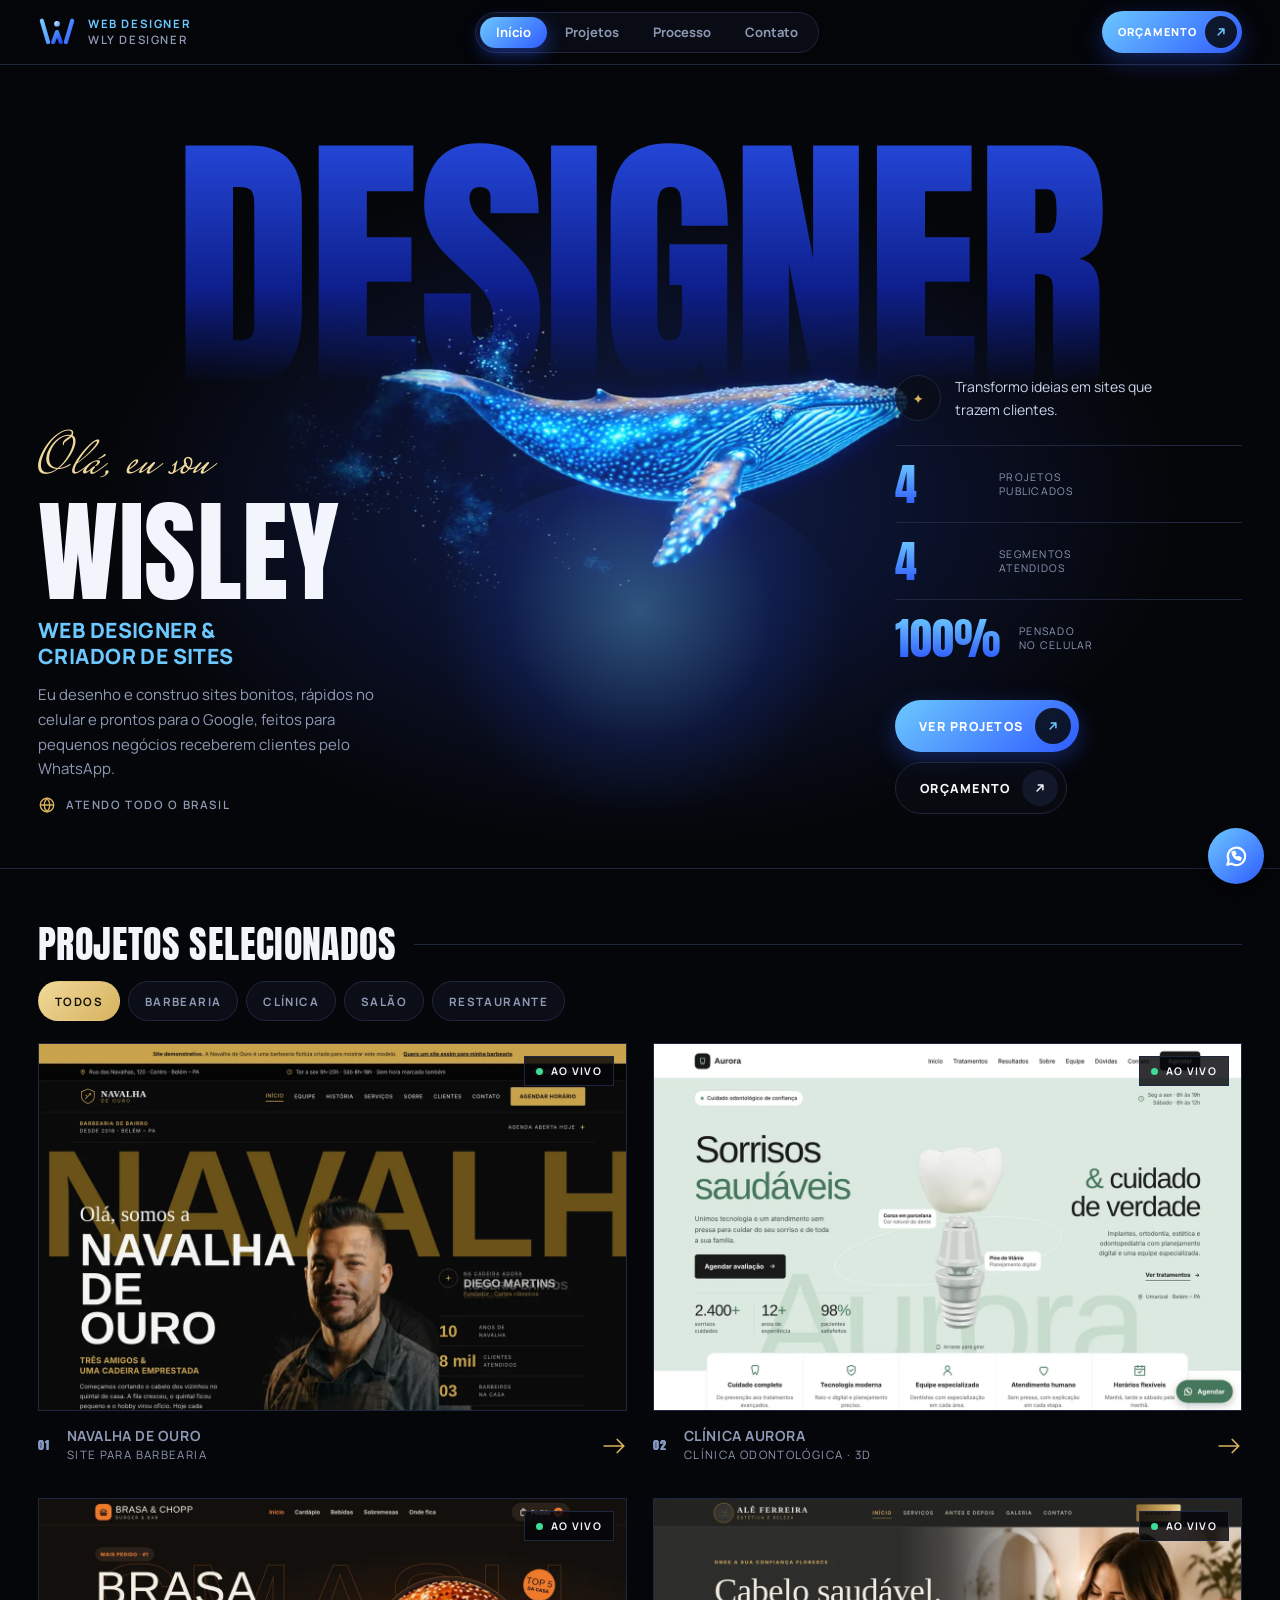
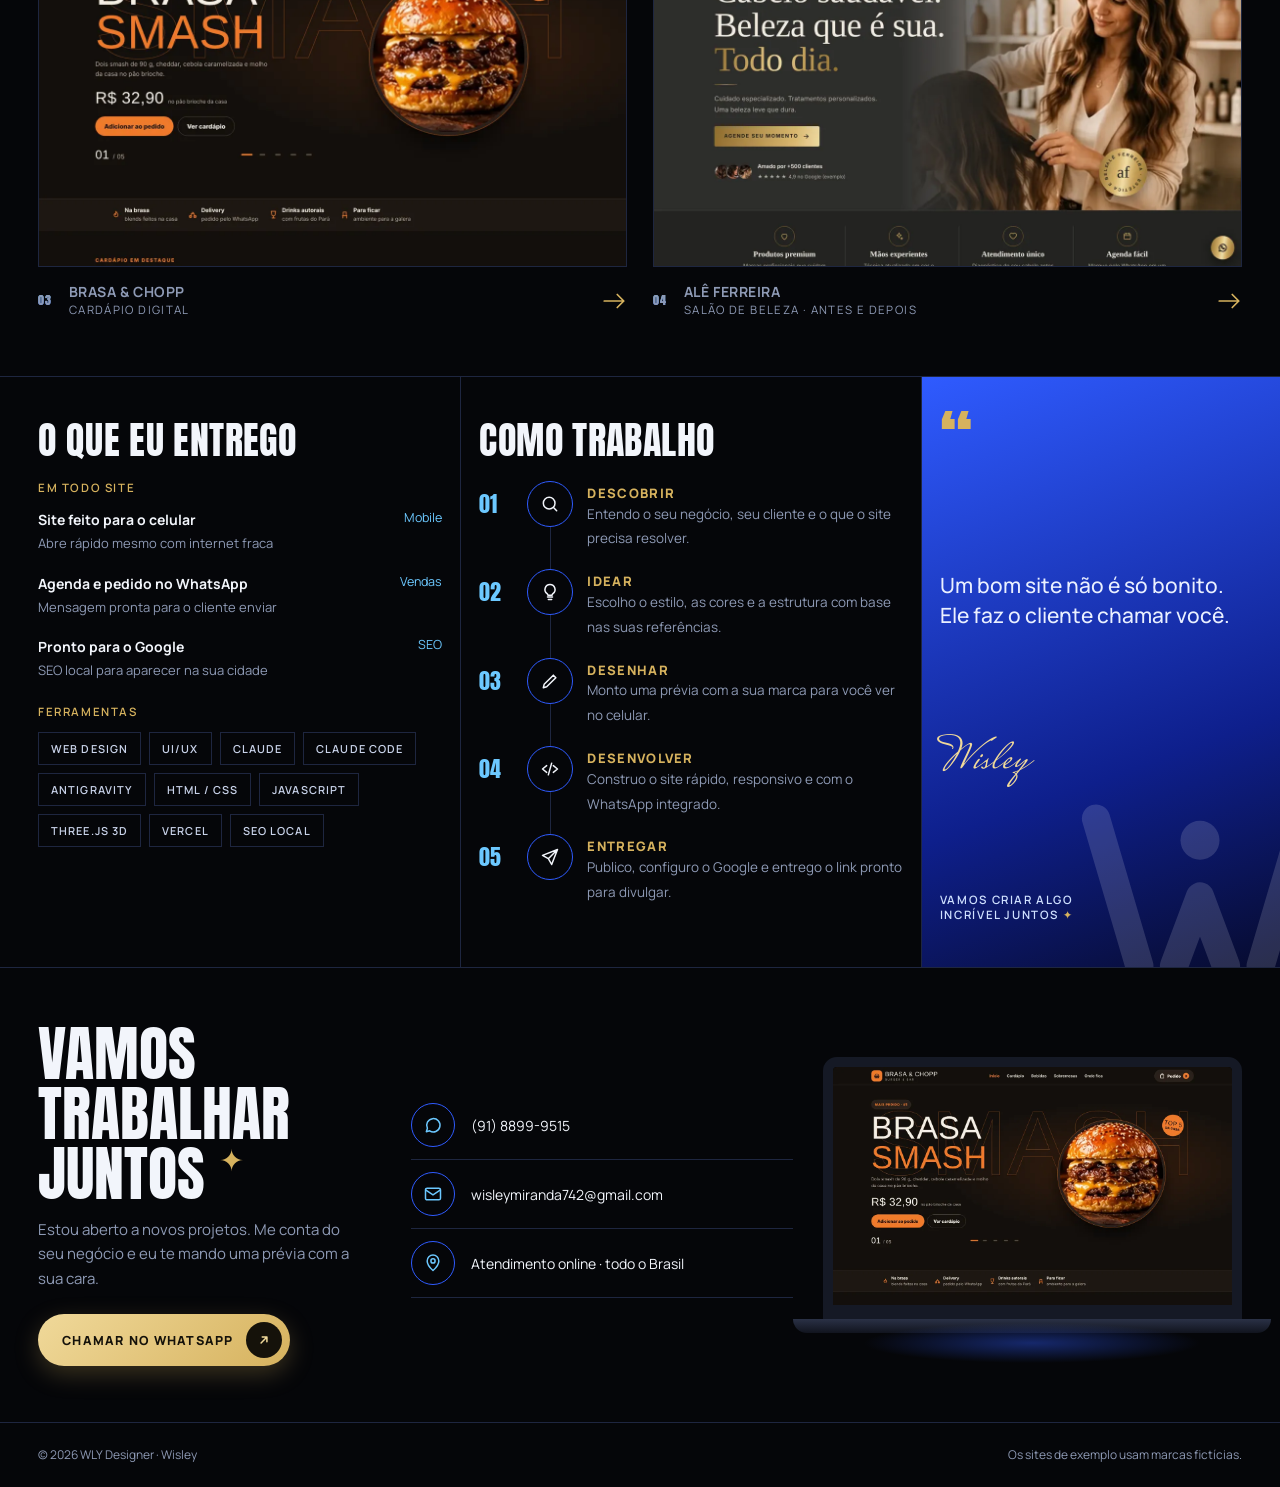
==== commit eb996c96: "Prévia de compartilhamento com imagem e endereço da Vercel Co-Authored-By: Claude Opus 5.5 <noreply@" ====
--- a/index.html
+++ b/index.html
@@ -10,7 +10,12 @@
 <meta property="og:locale" content="pt_BR">
 <meta property="og:title" content="WLY Designer | Portfólio de Wisley">
 <meta property="og:description" content="Sites que transformam visitas em clientes no WhatsApp. Veja os projetos ao vivo.">
-<meta property="og:image" content="assets/shots/navalha-de-ouro-d.webp">
+<meta property="og:url" content="https://wly-designer.vercel.app/">
+<meta property="og:image" content="https://wly-designer.vercel.app/assets/og-wly.jpg">
+<meta property="og:image:width" content="1200">
+<meta property="og:image:height" content="630">
+<meta name="twitter:card" content="summary_large_image">
+<link rel="canonical" href="https://wly-designer.vercel.app/">
 <link rel="icon" href="assets/logo/wly-simbolo.svg" type="image/svg+xml">
 <link rel="apple-touch-icon" href="assets/logo/wly-icone.png">
 <link rel="preconnect" href="https://fonts.googleapis.com">
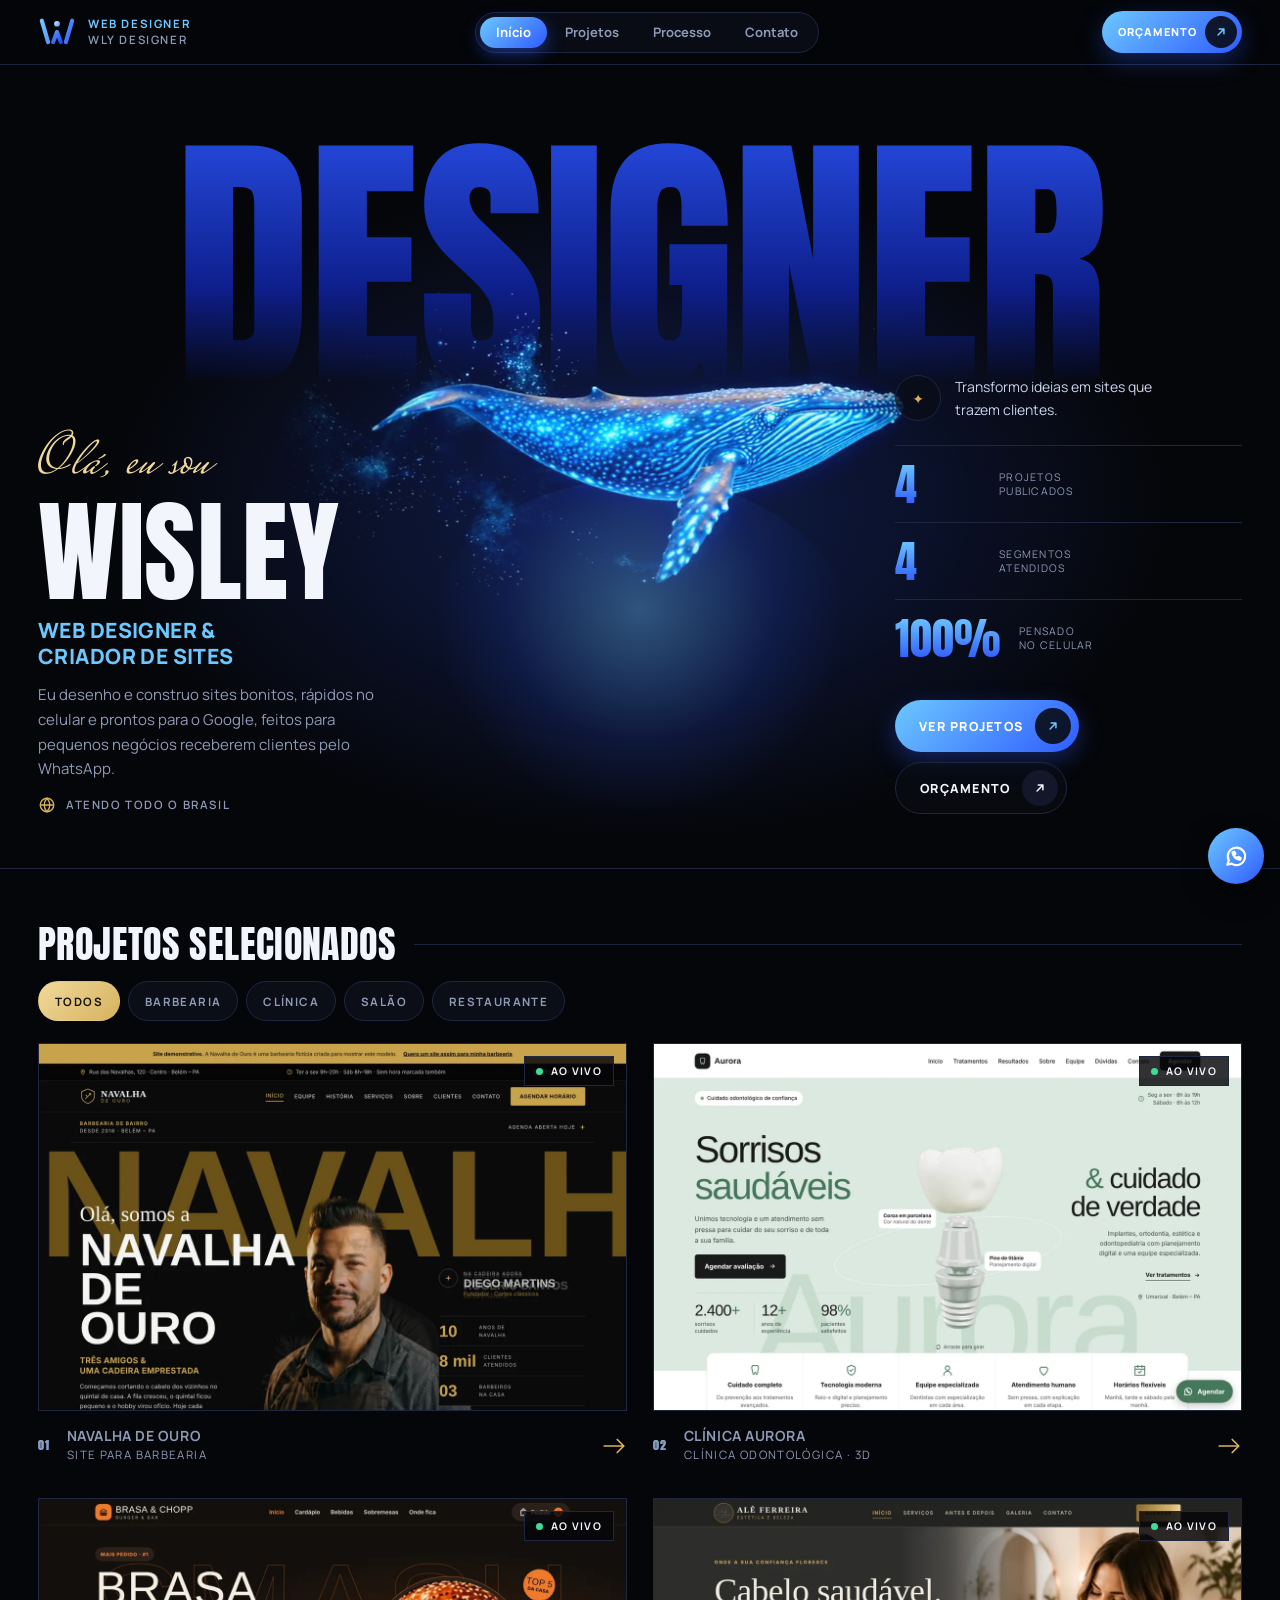
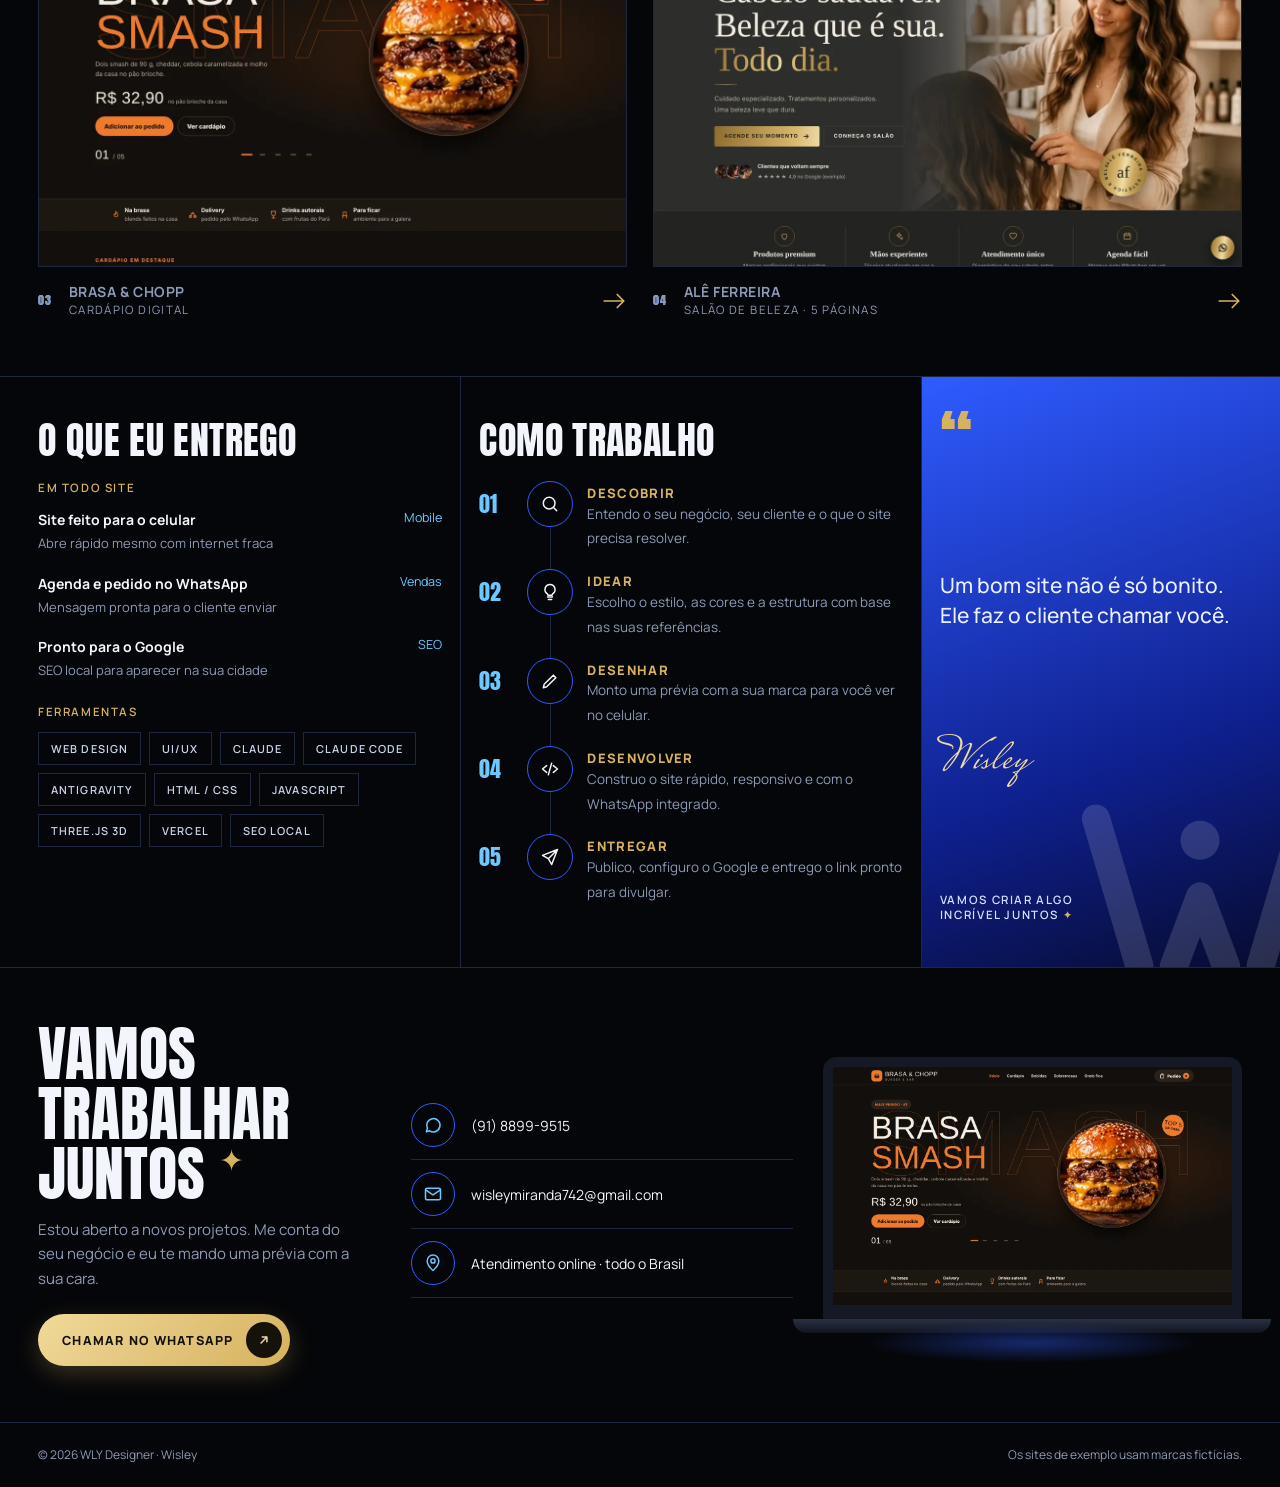
==== commit d0d3b117: "Nova versão do site do salão Alê Ferreira em 5 páginas Início sobre o salão, serviços, antes e depoi" ====
--- a/index.html
+++ b/index.html
@@ -294,7 +294,7 @@
       </article>
       <article class="proj" data-seg="salao">
         <a class="pic" href="projetos/ale-ferreira/" target="_blank" rel="noopener"><img src="assets/shots/ale-ferreira-d.webp" alt="Site do salão Alê Ferreira Estética e Beleza" loading="lazy"><span class="live"><i></i>Ao vivo</span></a>
-        <a class="row" href="projetos/ale-ferreira/" target="_blank" rel="noopener"><span class="num">04</span><span><b>Alê Ferreira</b><span>Salão de beleza · antes e depois</span></span><svg width="26" height="26" viewBox="0 0 24 24" fill="none" stroke="currentColor" stroke-width="1.6" stroke-linecap="round" stroke-linejoin="round" aria-hidden="true"><path d="M3 12h18M15 6l6 6-6 6"/></svg></a>
+        <a class="row" href="projetos/ale-ferreira/" target="_blank" rel="noopener"><span class="num">04</span><span><b>Alê Ferreira</b><span>Salão de beleza · 5 páginas</span></span><svg width="26" height="26" viewBox="0 0 24 24" fill="none" stroke="currentColor" stroke-width="1.6" stroke-linecap="round" stroke-linejoin="round" aria-hidden="true"><path d="M3 12h18M15 6l6 6-6 6"/></svg></a>
       </article>
     </div>
   </div>
